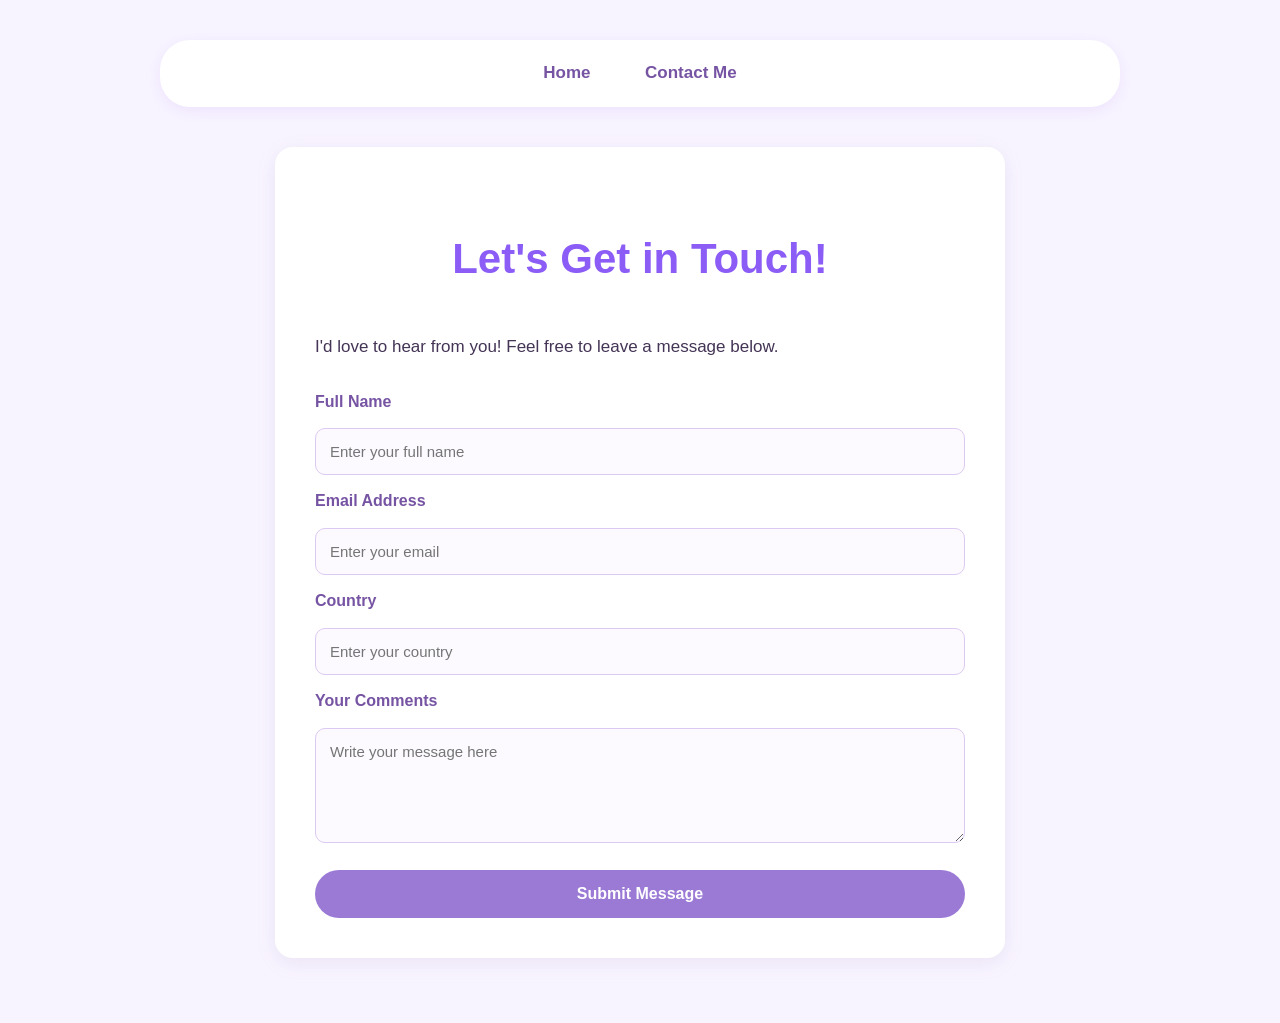
==== contact.html @ a245b267 "Initial upload of my portfolio  Copy" ====
<!DOCTYPE html>
<html lang="en">

<head>
    <meta charset="UTF-8">
    <meta name="viewport" content="width=device-width, initial-scale=1.0">
    <title>Contact Me | Aisha Khaldoon Abwaini</title>
    <link rel="stylesheet" href="style.css">
</head>

<body>

    <!-- Navigation Bar -->
    <nav class="navbar">
        <a href="index.html">Home</a>
        <a href="contact.html">Contact Me</a>
    </nav>

    <!-- Contact Form -->
    <section id="contact">
        <h1>Let's Get in Touch! </h1>

        <p>
            I'd love to hear from you!
            Feel free to leave a message below.
        </p>

        <form id="contactForm">

            <label for="fullName">Full Name</label>
            <input type="text" id="fullName"
                   placeholder="Enter your full name">

            <label for="emailAddress">Email Address</label>
            <input type="email" id="emailAddress"
                   placeholder="Enter your email">

            <label for="country">Country</label>
            <input type="text" id="country"
                   placeholder="Enter your country">

            <label for="comments">Your Comments</label>
            <textarea id="comments" rows="5"
                      placeholder="Write your message here"></textarea>

            <button type="submit">Submit Message </button>

        </form>
    </section>

    <script src="script.js"></script>

</body>
</html>
---- style.css ----
/* General Page Style */
body {
    background-color: #F8F4FF;
    font-family: Arial, sans-serif;
    color: #443455;
    margin: 0;
    padding: 40px;
    line-height: 1.8;
}

/* Main Heading */
h1 {
    color: #8B5CF6;
    font-size: 42px;
    text-align: center;
}

/* Secondary Heading */
h2 {
    color: #7654A3;
    font-size: 26px;
}

/* Paragraphs */
p {
    font-size: 17px;
}

/* Soft Rounded Sections */
section {
    background-color: white;
    padding: 30px;
    margin: 25px auto;
    max-width: 900px;
    border-radius: 18px;
    box-shadow: 0 5px 20px rgba(120, 90, 160, 0.10);
}

/* Links */
a {
    color: #8B5CF6;
    text-decoration: none;
}

a:hover {
    color: #5B21B6;
    text-decoration: underline;
}


/* Technologies Table */
table {
    width: 100%;
    border-collapse: collapse;
    margin-top: 20px;
    overflow: hidden;
}

th {
    background-color: #9B7AD6;
    color: white;
    padding: 15px;
    text-align: left;
}

td {
    padding: 15px;
    border-bottom: 1px solid #E8DFF5;
}

tr:hover {
    background-color: #F3EBFF;
}

td a {
    font-weight: bold;
}


/* Email Button */
#email a {
    display: inline-block;
    background-color: #9B7AD6;
    color: white;
    padding: 12px 28px;
    border-radius: 25px;
    font-weight: bold;
    transition: 0.3s;
}

#email a:hover {
    background-color: #7654A3;
    text-decoration: none;
    transform: translateY(-3px);
}


/* My Professional Photo */
.profile-photo {
    display: block;
    width: 200px;
    height: 200px;
    object-fit: cover;
    border-radius: 50%;
    border: 5px solid #C4A7E7;
    box-shadow: 0 8px 25px rgba(139, 92, 246, 0.20);
    margin: 25px auto;
}


/* Navigation Bar */
.navbar {
    background-color: white;
    padding: 18px 30px;
    text-align: center;
    border-radius: 30px;
    max-width: 900px;
    margin: 0 auto 40px;
    box-shadow: 0 4px 15px rgba(139, 92, 246, 0.10);
}

.navbar a {
    color: #7654A3;
    font-size: 17px;
    font-weight: bold;
    margin: 0 25px;
    text-decoration: none;
    transition: 0.3s;
}

.navbar a:hover {
    color: #8B5CF6;
    text-decoration: underline;
}


/* Contact Page */
#contact {
    max-width: 650px;
    padding: 40px;
}

/* Contact Form */
#contactForm {
    display: flex;
    flex-direction: column;
    gap: 12px;
    margin-top: 25px;
}

/* Form Labels */
#contactForm label {
    color: #7654A3;
    font-size: 16px;
    font-weight: bold;
}

/* Input Fields */
#contactForm input,
#contactForm textarea {
    padding: 14px;
    border: 1px solid #DCCAF2;
    border-radius: 10px;
    font-family: Arial, sans-serif;
    font-size: 15px;
    background-color: #FCFAFF;
    color: #443455;
}

/* Focus Effect */
#contactForm input:focus,
#contactForm textarea:focus {
    outline: none;
    border-color: #9B7AD6;
    box-shadow: 0 0 8px rgba(155, 122, 214, 0.2);
}

/* Submit Button */
#contactForm button {
    background-color: #9B7AD6;
    color: white;
    padding: 15px;
    border: none;
    border-radius: 25px;
    font-size: 16px;
    font-weight: bold;
    cursor: pointer;
    margin-top: 15px;
    transition: 0.3s;
}

#contactForm button:hover {
    background-color: #7654A3;
    transform: translateY(-3px);
}


/* Elegant Hero Section */
.hero {
    display: flex;
    align-items: center;
    justify-content: space-between;
    gap: 50px;
    max-width: 1100px;
    margin: 60px auto;
    padding: 50px 30px;
}

.hero-text {
    flex: 1;
}

.hero-label {
    color: #9B7AD6;
    font-size: 12px;
    letter-spacing: 3px;
    font-weight: bold;
}

.hero h1 {
    text-align: left;
    font-size: 52px;
    color: #7654A3;
    margin-bottom: 5px;
}

.hero h2 {
    font-size: 24px;
    margin-top: 0;
}

.hero-subtitle {
    color: #9B7AD6;
    font-weight: bold;
}

.hero-image {
    flex: 0 0 280px;
}

.hero .profile-photo {
    width: 250px;
    height: 250px;
    border: 6px solid #C4A7E7;
    box-shadow: 0 15px 40px rgba(139, 92, 246, 0.15);
}

.hero-button {
    display: inline-block;
    background-color: #9B7AD6;
    color: white;
    padding: 13px 30px;
    border-radius: 30px;
    font-weight: bold;
    margin-top: 15px;
    transition: 0.3s;
}

.hero-button:hover {
    background-color: #7654A3;
    color: white;
    text-decoration: none;
    transform: translateY(-3px);
}


/* Elegant Soft Skills Cards */

.skills-grid {
    display: grid;
    grid-template-columns: repeat(2, 1fr);
    gap: 20px;
    margin-top: 25px;
}

.skill-card {
    background-color: #F8F4FF;
    border: 1px solid #E8DFF5;
    border-radius: 16px;
    padding: 25px;
    text-align: center;
    transition: 0.3s;
}

.skill-card span {
    font-size: 28px;
    color: #9B7AD6;
}

.skill-card h3 {
    color: #7654A3;
    font-size: 17px;
    margin-bottom: 0;
}

.skill-card:hover {
    transform: translateY(-5px);
    box-shadow: 0 10px 25px rgba(155, 122, 214, 0.15);
    background-color: #F1E9FF;
}


/* Elegant Technologies Table */

#technologies table {
    width: 100%;
    border-collapse: separate;
    border-spacing: 0;
    border-radius: 16px;
    overflow: hidden;
    box-shadow: 0 5px 20px rgba(155, 122, 214, 0.08);
}

#technologies th {
    background-color: #A78BDA;
    color: white;
    padding: 20px;
}

#technologies td {
    padding: 20px;
    background-color: #FFFFFF;
    transition: background-color 0.3s;
}

#technologies tr:hover td {
    background-color: #F3EBFF;
}

#technologies td a {
    color: #8B5CF6;
    text-decoration: none;
    font-weight: 600;
}

#technologies td a:hover {
    text-decoration: underline;
}


/* Responsive Design for Mobile */

@media (max-width: 768px) {

    .hero {
        flex-direction: column-reverse;
        text-align: center;
        gap: 25px;
        padding: 25px 15px;
        margin: 30px auto;
    }

    .hero-text {
        width: 100%;
    }

    .hero h1 {
        font-size: 36px;
        text-align: center;
    }

    .hero h2 {
        font-size: 21px;
    }

    .hero-image {
        flex: 0 0 auto;
    }

    .hero .profile-photo {
        width: 190px;
        height: 190px;
    }

    .skills-grid {
        grid-template-columns: 1fr;
    }

    section {
        padding: 25px 18px;
    }

    nav {
        width: auto;
        margin-left: 15px;
        margin-right: 15px;
    }

    table {
        font-size: 13px;
    }

    th, td {
        padding: 10px;
    }
}
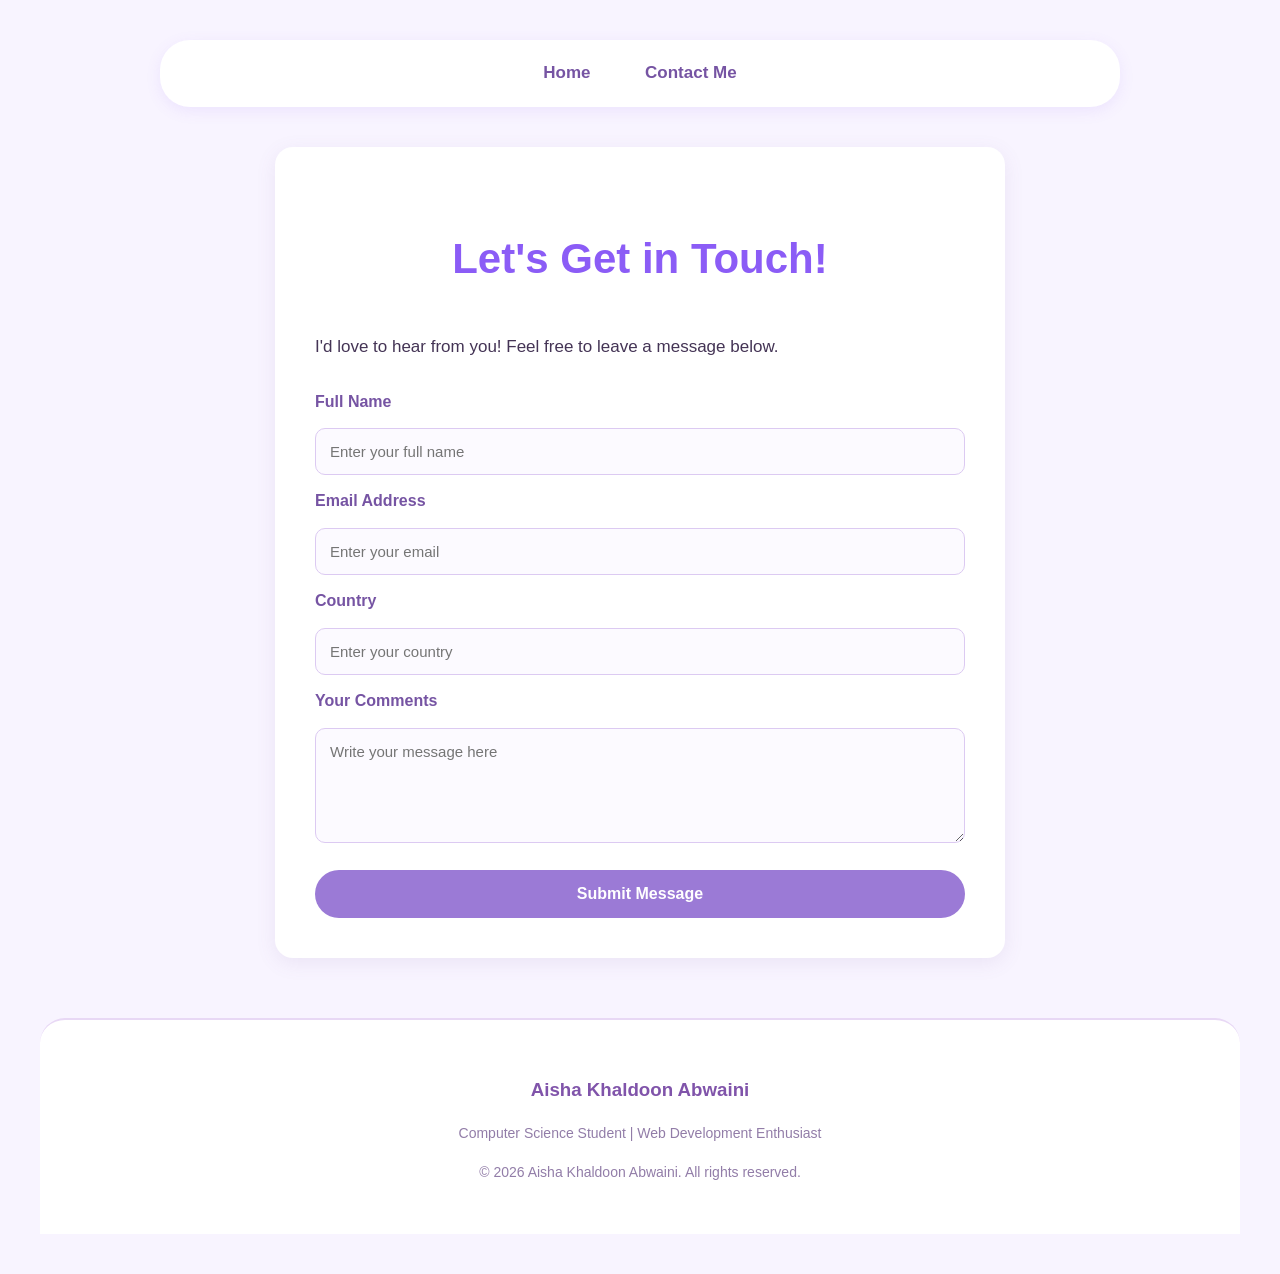
==== commit 8630e3a6: "Add elegant lavender footer" ====
--- a/contact.html
+++ b/contact.html
@@ -51,5 +51,12 @@
 
     <script src="script.js"></script>
 
+
+    <footer class="footer">
+        <h3>Aisha Khaldoon Abwaini </h3>
+        <p>Computer Science Student | Web Development Enthusiast</p>
+        <p>© 2026 Aisha Khaldoon Abwaini. All rights reserved.</p>
+    </footer>
+    
 </body>
 </html>
--- a/style.css
+++ b/style.css
@@ -395,3 +395,25 @@
         padding: 10px;
     }
 }
+
+
+/* Elegant Lavender Footer */
+.footer {
+    text-align: center;
+    padding: 35px 20px;
+    margin-top: 60px;
+    background-color: #ffffff;
+    border-top: 2px solid #e8d8f5;
+    border-radius: 25px 25px 0 0;
+}
+
+.footer h3 {
+    color: #8054aa;
+    margin-bottom: 12px;
+}
+
+.footer p {
+    color: #927da8;
+    font-size: 14px;
+    line-height: 1.8;
+}
